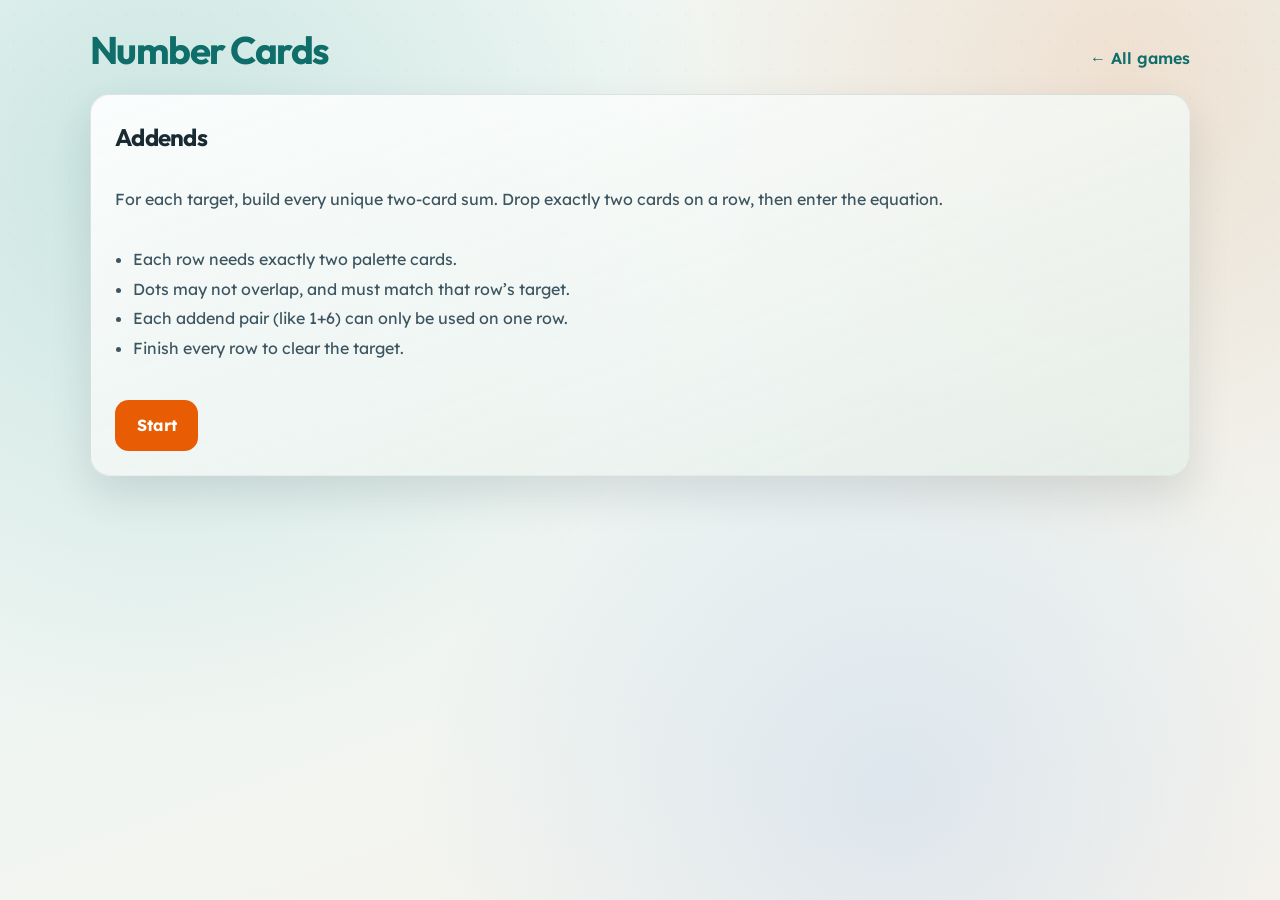
==== web/addends/index.html @ bb8a3761 "Add Addends game for every two-card target partition Introduce a new game where each target opens on" ====
<!DOCTYPE html>
<html lang="en">
  <head>
    <meta charset="utf-8" />
    <meta name="viewport" content="width=device-width, initial-scale=1" />
    <title>Addends · Number Cards</title>
    <meta
      name="description"
      content="Build every two-card addend pair for each target number card."
    />
    <link rel="preconnect" href="https://fonts.googleapis.com" />
    <link rel="preconnect" href="https://fonts.gstatic.com" crossorigin />
    <link
      href="https://fonts.googleapis.com/css2?family=Lexend:wght@400;600;700&family=Outfit:wght@600;700&display=swap"
      rel="stylesheet"
    />
    <link rel="stylesheet" href="../css/style.css" />
  </head>
  <body>
    <main class="site-shell">
      <header class="page-header">
        <p class="brand"><a href="../">Number Cards</a></p>
        <a class="back-link" href="../">← All games</a>
      </header>

      <section id="start-screen" class="screen panel">
        <h1>Addends</h1>
        <p>
          For each target, build every unique two-card sum. Drop exactly two
          cards on a row, then enter the equation.
        </p>
        <ul class="rules">
          <li>Each row needs exactly two palette cards.</li>
          <li>Dots may not overlap, and must match that row’s target.</li>
          <li>Each addend pair (like 1+6) can only be used on one row.</li>
          <li>Finish every row to clear the target.</li>
        </ul>
        <div class="start-actions">
          <button type="button" class="btn" id="start-btn">Start</button>
        </div>
      </section>

      <section id="play-screen" class="screen" hidden>
        <div
          class="drag-coach"
          id="drag-coach"
          hidden
          role="dialog"
          aria-label="Drag two cards from the palette onto a build row"
        >
          <svg class="drag-coach__arrow" aria-hidden="true">
            <path
              class="drag-coach__path"
              id="drag-coach-path"
              fill="none"
              stroke="currentColor"
              stroke-width="10"
              stroke-linecap="round"
            />
            <path
              class="drag-coach__head"
              id="drag-coach-head"
              fill="none"
              stroke="currentColor"
              stroke-width="10"
              stroke-linecap="round"
              stroke-linejoin="round"
            />
          </svg>
        </div>

        <div class="assemble-layout addends-layout">
          <div class="assemble-side">
            <aside
              class="panel assemble-palette"
              aria-label="Palette cards 1 to 8"
            >
              <div class="palette-grid" id="palette"></div>
            </aside>
            <div class="space-hint" id="space-hint" hidden aria-hidden="true">
              <span class="space-hint__label">space bar</span>
              <svg
                class="space-hint__icon"
                viewBox="0 0 24 24"
                aria-hidden="true"
              >
                <path
                  d="M21 12a9 9 0 1 1-9-9c2.52 0 4.93 1 6.74 2.74L21 8"
                  fill="none"
                  stroke="currentColor"
                  stroke-width="2"
                  stroke-linecap="round"
                  stroke-linejoin="round"
                />
                <path
                  d="M21 3v5h-5"
                  fill="none"
                  stroke="currentColor"
                  stroke-width="2"
                  stroke-linecap="round"
                  stroke-linejoin="round"
                />
              </svg>
            </div>
          </div>

          <div class="assemble-main">
            <div class="panel addends-board" id="addends-board">
              <div class="addends-rows" id="addends-rows"></div>
            </div>

            <section class="deck-tray" aria-label="Challenge deck progress">
              <div class="deck-row">
                <h2 class="assemble-label">To build</h2>
                <div
                  class="deck-grid"
                  id="pending-grid"
                  aria-label="Cards still to build"
                ></div>
              </div>
              <div class="deck-row">
                <h2 class="assemble-label">Completed</h2>
                <div
                  class="deck-grid"
                  id="completed-grid"
                  aria-label="Completed cards"
                ></div>
              </div>
            </section>
          </div>
        </div>
      </section>

      <section id="win-screen" class="screen panel" hidden>
        <h1>Deck cleared</h1>
        <p>You built every addend pair for every target.</p>
        <div class="win-actions">
          <button type="button" class="btn" id="again-btn">Play again</button>
        </div>
      </section>
    </main>
    <script type="module" src="../js/addends.js"></script>
  </body>
</html>
---- web/css/style.css ----
:root {
  --ink: #1a2a32;
  --ink-soft: #3d5560;
  --paper: #f7faf8;
  --paper-deep: #e4eee8;
  --sea: #0f6e6a;
  --sea-bright: #14918b;
  --coral: #e85d04;
  --coral-deep: #c44d03;
  --mist: rgba(15, 110, 106, 0.12);
  --shadow: 0 18px 40px rgba(26, 42, 50, 0.12);
  --radius-panel: 1.25rem;
  --font-display: "Outfit", "Avenir Next", sans-serif;
  --font-body: "Lexend", "Segoe UI", sans-serif;
  --ease-out: cubic-bezier(0.22, 1, 0.36, 1);
}

*,
*::before,
*::after {
  box-sizing: border-box;
}

html {
  color: var(--ink);
  background: var(--paper);
  font-family: var(--font-body);
  line-height: 1.5;
}

body {
  margin: 0;
  min-height: 100vh;
  background:
    radial-gradient(circle at 12% 18%, rgba(20, 145, 139, 0.18), transparent 42%),
    radial-gradient(circle at 88% 8%, rgba(232, 93, 4, 0.14), transparent 36%),
    radial-gradient(circle at 70% 88%, rgba(16, 113, 229, 0.1), transparent 40%),
    linear-gradient(160deg, #f4f9f6 0%, #eef5f2 48%, #f8f3ec 100%);
  background-attachment: fixed;
}

body::before {
  content: "";
  position: fixed;
  inset: 0;
  pointer-events: none;
  opacity: 0.35;
  background-image: radial-gradient(circle, rgba(26, 42, 50, 0.14) 1.1px, transparent 1.2px);
  background-size: 28px 28px;
  mask-image: linear-gradient(180deg, rgba(0, 0, 0, 0.55), transparent 85%);
}

a {
  color: inherit;
}

.site-shell {
  position: relative;
  z-index: 1;
  width: min(1100px, calc(100% - 2rem));
  margin: 0 auto;
  padding: 2rem 0 3.5rem;
}

.brand {
  display: inline-block;
  margin: 0;
  font-family: var(--font-display);
  font-weight: 700;
  font-size: clamp(2.75rem, 8vw, 5rem);
  letter-spacing: -0.04em;
  line-height: 0.95;
  color: var(--sea);
}

.brand a {
  text-decoration: none;
}

.brand a:hover,
.brand a:focus-visible {
  color: var(--sea-bright);
}

.tagline {
  margin: 1rem 0 0;
  max-width: 28rem;
  color: var(--ink-soft);
  font-size: 1.1rem;
}

.hero {
  display: grid;
  gap: 2rem;
  align-items: end;
  padding: 1rem 0 2.5rem;
}

@media (min-width: 800px) {
  .hero {
    grid-template-columns: 1.1fr 0.9fr;
    min-height: calc(100vh - 6rem);
    padding-bottom: 3rem;
  }
}

.hero__copy h2 {
  margin: 1.25rem 0 0;
  font-family: var(--font-display);
  font-size: clamp(1.6rem, 3.5vw, 2.4rem);
  font-weight: 600;
  letter-spacing: -0.03em;
  line-height: 1.15;
}

.hero__visual {
  display: grid;
  place-items: center;
  animation: float-card 5s var(--ease-out) infinite alternate;
}

.hero-card {
  width: min(280px, 70vw);
  filter: drop-shadow(var(--shadow));
}

.menu {
  display: grid;
  gap: 1rem;
}

.menu__heading {
  margin: 0 0 0.25rem;
  font-family: var(--font-display);
  font-size: 1.35rem;
  letter-spacing: -0.02em;
}

.menu__hint {
  margin: 0 0 1rem;
  color: var(--ink-soft);
}

.game-grid {
  display: grid;
  gap: 1rem;
  grid-template-columns: repeat(auto-fit, minmax(240px, 1fr));
}

.game-panel {
  display: flex;
  flex-direction: column;
  gap: 0.65rem;
  min-height: 11rem;
  padding: 1.35rem 1.4rem;
  border: 1px solid rgba(26, 42, 50, 0.08);
  border-radius: var(--radius-panel);
  background:
    linear-gradient(145deg, rgba(255, 255, 255, 0.82), rgba(228, 238, 232, 0.72));
  text-decoration: none;
  box-shadow: var(--shadow);
  transition:
    transform 220ms var(--ease-out),
    border-color 220ms var(--ease-out),
    background 220ms var(--ease-out);
}

.game-panel:hover,
.game-panel:focus-visible {
  transform: translateY(-4px);
  border-color: rgba(15, 110, 106, 0.35);
  outline: none;
}

.game-panel[aria-disabled="true"] {
  opacity: 0.55;
  pointer-events: none;
  box-shadow: none;
}

.game-panel__eyebrow {
  margin: 0;
  color: var(--sea);
  font-size: 0.75rem;
  font-weight: 700;
  letter-spacing: 0.08em;
  text-transform: uppercase;
}

.game-panel__title {
  margin: 0;
  font-family: var(--font-display);
  font-size: 1.55rem;
  letter-spacing: -0.03em;
}

.game-panel__blurb {
  margin: 0;
  color: var(--ink-soft);
  flex: 1;
}

.game-panel__cta {
  color: var(--coral-deep);
  font-weight: 600;
}

.page-header {
  display: flex;
  flex-wrap: wrap;
  gap: 1rem;
  align-items: baseline;
  justify-content: space-between;
  margin-bottom: 1.5rem;
}

.page-header .brand {
  font-size: clamp(1.8rem, 4vw, 2.4rem);
}

.back-link {
  color: var(--sea);
  font-weight: 600;
  text-decoration: none;
}

.back-link:hover,
.back-link:focus-visible {
  text-decoration: underline;
}

.screen {
  display: grid;
  gap: 1.25rem;
}

.screen[hidden] {
  display: none !important;
}

.panel {
  padding: 1.5rem;
  border-radius: var(--radius-panel);
  background:
    linear-gradient(160deg, rgba(255, 255, 255, 0.9), rgba(228, 238, 232, 0.78));
  border: 1px solid rgba(26, 42, 50, 0.08);
  box-shadow: var(--shadow);
}

.panel h1,
.panel h2 {
  margin: 0;
  font-family: var(--font-display);
  letter-spacing: -0.03em;
}

.panel p {
  margin: 0.75rem 0 0;
  color: var(--ink-soft);
}

.btn {
  appearance: none;
  border: 0;
  border-radius: 0.85rem;
  padding: 0.85rem 1.35rem;
  background: var(--coral);
  color: #fff;
  font: inherit;
  font-weight: 700;
  cursor: pointer;
  transition:
    transform 180ms var(--ease-out),
    background 180ms var(--ease-out);
}

.btn:hover,
.btn:focus-visible {
  background: var(--coral-deep);
  transform: translateY(-2px);
  outline: none;
}

.btn:active {
  transform: translateY(0);
}

.start-actions,
.win-actions {
  margin-top: 1.25rem;
}

.time-control {
  margin-top: 1.25rem;
  padding: 0.9rem 1rem;
  border-radius: 0.9rem;
  background: rgba(255, 255, 255, 0.55);
  border: 1px solid rgba(26, 42, 50, 0.08);
}

.time-control--compact {
  margin-top: 0;
}

.time-control__label {
  display: block;
  margin-bottom: 0.45rem;
  color: var(--ink-soft);
  font-size: 0.9rem;
  font-weight: 600;
}

.time-control__row {
  display: flex;
  align-items: center;
  gap: 0.55rem;
}

.time-control__btn {
  appearance: none;
  flex: 0 0 auto;
  width: 2.15rem;
  height: 2.15rem;
  border: 1px solid rgba(26, 42, 50, 0.12);
  border-radius: 0.65rem;
  background: rgba(255, 255, 255, 0.9);
  color: var(--ink);
  font-family: var(--font-display);
  font-size: 1.25rem;
  font-weight: 700;
  line-height: 1;
  cursor: pointer;
}

.time-control__btn:hover:not(:disabled),
.time-control__btn:focus-visible:not(:disabled) {
  border-color: rgba(15, 110, 106, 0.45);
  outline: none;
}

.time-control__btn:disabled {
  opacity: 0.4;
  cursor: not-allowed;
}

.time-control__input {
  flex: 1 1 auto;
  accent-color: var(--sea);
  min-width: 0;
}

.time-control__value {
  flex: 0 0 auto;
  min-width: 2.4rem;
  font-family: var(--font-display);
  font-size: 1.15rem;
  font-weight: 700;
  text-align: right;
}

.play-layout {
  display: grid;
  gap: 1.25rem;
}

@media (min-width: 900px) {
  .play-layout {
    grid-template-columns: minmax(0, 1.4fr) minmax(240px, 0.8fr);
    align-items: start;
  }
}

.stage {
  display: grid;
  gap: 1rem;
  justify-items: center;
}

.card-mount {
  width: min(320px, 78vw);
  aspect-ratio: 1;
  display: grid;
  place-items: center;
}

.card-mount.is-deal .play-card {
  animation: deal-in 420ms var(--ease-out);
}

.card-mount.is-pop .play-card {
  animation: pop-hit 420ms var(--ease-out);
}

.card-mount.is-shake .play-card {
  animation: shake-miss 420ms var(--ease-out);
}

.play-card,
.hero-card {
  width: 100%;
  height: auto;
  overflow: visible;
}

.card-face {
  fill: #fffef8;
  stroke: rgba(26, 42, 50, 0.72);
  /* stroke-width is set on the SVG element to match the inset geometry */
  stroke-linejoin: round;
  shape-rendering: geometricPrecision;
}

.card-dot--hole {
  fill: #fffef8;
  stroke: none;
}

.card-dot--filled {
  stroke: none;
}

.timer-track {
  width: min(320px, 78vw);
  height: 0.55rem;
  border-radius: 999px;
  background: rgba(26, 42, 50, 0.1);
  overflow: hidden;
}

.timer-bar {
  display: block;
  width: 100%;
  height: 100%;
  transform-origin: left center;
  background: linear-gradient(90deg, var(--sea-bright), #5ec8c2);
  transition: background 160ms linear;
}

.timer-track[data-state="hit"] .timer-bar {
  background: #2f9e44;
}

.timer-track[data-state="miss"] .timer-bar {
  background: #c92a2a;
}

.feedback {
  min-height: 1.5rem;
  margin: 0;
  font-weight: 600;
  text-align: center;
}

.feedback[data-state="hit"] {
  color: #2b8a3e;
}

.feedback[data-state="miss"] {
  color: #c92a2a;
}

.answer-pad {
  display: grid;
  grid-template-columns: repeat(5, minmax(0, 1fr));
  gap: 0.55rem;
  width: min(420px, 100%);
}

.answer-btn {
  appearance: none;
  border: 1px solid rgba(26, 42, 50, 0.12);
  border-radius: 0.9rem;
  aspect-ratio: 1.15;
  background: rgba(255, 255, 255, 0.88);
  color: var(--ink);
  font-family: var(--font-display);
  font-size: 1.35rem;
  font-weight: 700;
  cursor: pointer;
  transition:
    transform 150ms var(--ease-out),
    background 150ms var(--ease-out),
    border-color 150ms var(--ease-out);
}

.answer-btn:hover,
.answer-btn:focus-visible {
  transform: translateY(-2px);
  border-color: rgba(15, 110, 106, 0.45);
  background: #fff;
  outline: none;
}

.answer-btn:active {
  transform: translateY(0);
}

.hud {
  display: grid;
  gap: 0.85rem;
}

.hud__stat {
  margin: 0;
  font-size: 0.95rem;
  color: var(--ink-soft);
}

.hud__stat strong {
  color: var(--ink);
  font-size: 1.35rem;
  font-family: var(--font-display);
}

.progress-list {
  list-style: none;
  margin: 0;
  padding: 0;
  display: grid;
  grid-template-columns: repeat(auto-fill, minmax(4.6rem, 1fr));
  gap: 0.45rem;
}

.progress-chip {
  display: grid;
  gap: 0.15rem;
  padding: 0.45rem 0.4rem;
  border-radius: 0.65rem;
  background: rgba(255, 255, 255, 0.7);
  border: 1px solid rgba(26, 42, 50, 0.08);
  text-align: center;
  font-size: 0.72rem;
}

.progress-chip[data-state="active"] {
  border-color: rgba(15, 110, 106, 0.55);
  box-shadow: inset 0 0 0 1px rgba(15, 110, 106, 0.2);
}

.progress-chip[data-state="eliminated"] {
  opacity: 0.38;
  text-decoration: line-through;
}

.progress-chip__name {
  font-weight: 700;
  font-family: var(--font-display);
}

.progress-chip__wins {
  letter-spacing: 0.05em;
  color: var(--sea);
}

.rules {
  margin: 1rem 0 0;
  padding-left: 1.1rem;
  color: var(--ink-soft);
}

.rules li + li {
  margin-top: 0.35rem;
}

.btn--quiet {
  background: transparent;
  color: var(--sea);
  border: 1px solid rgba(15, 110, 106, 0.35);
  box-shadow: none;
}

.btn--quiet:hover,
.btn--quiet:focus-visible {
  background: rgba(15, 110, 106, 0.08);
  color: var(--sea);
}

#play-screen {
  position: relative;
}

.drag-coach {
  position: absolute;
  inset: 0;
  z-index: 8;
  border-radius: var(--radius-panel);
  background: rgba(26, 42, 50, 0.28);
  color: #fffef8;
  opacity: 0;
  pointer-events: none;
  transition: opacity 280ms var(--ease-out);
}

.drag-coach.is-visible {
  opacity: 1;
  pointer-events: auto;
  cursor: pointer;
}

.drag-coach[hidden] {
  display: none !important;
}

.drag-coach__arrow {
  position: absolute;
  inset: 0;
  width: 100%;
  height: 100%;
  overflow: visible;
  filter: drop-shadow(0 8px 18px rgba(26, 42, 50, 0.35));
}

.drag-coach.is-visible .drag-coach__path,
.drag-coach.is-visible .drag-coach__head {
  animation: drag-coach-draw 1100ms var(--ease-out) infinite;
  transform-box: fill-box;
  transform-origin: center;
}

@keyframes drag-coach-draw {
  0%,
  100% {
    opacity: 0.88;
  }
  50% {
    opacity: 1;
  }
}

.assemble-layout {
  display: grid;
  gap: 1rem;
}

@media (min-width: 960px) {
  .assemble-layout {
    grid-template-columns: minmax(200px, 0.85fr) minmax(0, 1.6fr);
    align-items: start;
  }

  .assemble-layout > .assemble-main,
  .assemble-layout > .assemble-side {
    min-width: 0;
  }
}

.assemble-side {
  display: grid;
  gap: 0.75rem;
  align-content: start;
}

.assemble-label {
  margin: 0;
  font-family: var(--font-display);
  font-size: 1.05rem;
  letter-spacing: -0.02em;
}

.palette-grid {
  display: grid;
  grid-template-columns: repeat(auto-fill, minmax(5.5rem, 1fr));
  gap: 0.55rem;
}

.palette-card {
  appearance: none;
  display: grid;
  justify-items: center;
  padding: 0.2rem;
  border: 0;
  border-radius: 0.85rem;
  background: transparent;
  cursor: grab;
  touch-action: none;
}

.palette-card:hover:not(:disabled),
.palette-card:focus-visible:not(:disabled) {
  outline: none;
}

.palette-card:hover:not(:disabled) .card-face,
.palette-card:focus-visible:not(:disabled) .card-face {
  stroke: rgba(15, 110, 106, 0.85);
}

.palette-card:disabled,
.palette-card.is-used {
  opacity: 0.35;
  cursor: default;
}

.palette-card.is-dragging {
  opacity: 0.25;
}

.palette-card__svg {
  width: 100%;
  height: auto;
  overflow: visible;
  pointer-events: none;
}

.assemble-main {
  display: grid;
  gap: 0.75rem;
  align-content: start;
}

.addends-board {
  display: grid;
  gap: 1rem;
}

.addends-rows {
  display: grid;
  gap: 1.15rem;
}

.addends-row {
  display: grid;
  gap: 1rem;
  grid-template-columns: repeat(auto-fit, minmax(220px, 1fr));
  align-items: start;
  padding: 0.85rem;
  border-radius: 1rem;
  border: 1px solid rgba(26, 42, 50, 0.08);
  background: rgba(255, 255, 255, 0.4);
}

.addends-row.is-solved {
  opacity: 0.72;
}

.addends-row.is-verifying {
  border-color: rgba(15, 110, 106, 0.28);
}

.assemble-board {
  display: grid;
  gap: 1rem;
}

.assemble-cards {
  display: grid;
  gap: 1rem;
  grid-template-columns: repeat(auto-fit, minmax(220px, 1fr));
  align-items: start;
}

.assemble-slot {
  display: grid;
  gap: 0.55rem;
  justify-items: center;
}

.equation-build,
.equation-target {
  display: flex;
  flex-wrap: wrap;
  align-items: center;
  justify-content: center;
  gap: 0.45rem;
  min-height: 2.75rem;
}

.equation-build[hidden],
.equation-target[hidden] {
  display: none !important;
}

.equation-op {
  font-family: var(--font-display);
  font-size: 1.35rem;
  font-weight: 700;
  color: var(--ink-soft);
  line-height: 1;
}

.equation-digit {
  appearance: none;
  width: 2.5rem;
  height: 2.5rem;
  border: 1.5px solid rgba(26, 42, 50, 0.22);
  border-radius: 0.65rem;
  background: rgba(255, 255, 255, 0.95);
  color: var(--ink);
  font-family: var(--font-display);
  font-size: 1.25rem;
  font-weight: 700;
  text-align: center;
  line-height: 1;
}

.equation-digit:focus {
  outline: none;
  border-color: rgba(15, 110, 106, 0.65);
  box-shadow: 0 0 0 3px rgba(20, 145, 139, 0.18);
}

.equation-digit.is-correct {
  border-color: rgba(47, 158, 68, 0.7);
  background: rgba(47, 158, 68, 0.1);
}

.equation-digit.is-wrong {
  border-color: rgba(201, 42, 42, 0.65);
  background: rgba(201, 42, 42, 0.08);
}

.card-slot.is-equation-success {
  border-color: rgba(47, 158, 68, 0.75);
  background: rgba(47, 158, 68, 0.14);
  animation: equation-success-pulse 900ms var(--ease-out) infinite;
}

.assemble-board.is-equation-success .equation-digit {
  border-color: rgba(47, 158, 68, 0.75);
  background: rgba(47, 158, 68, 0.14);
  box-shadow: 0 0 0 3px rgba(47, 158, 68, 0.16);
}

.assemble-board.is-equation-success .equation-op {
  color: #2b8a3e;
}

@keyframes equation-success-pulse {
  0%,
  100% {
    transform: scale(1);
    box-shadow: 0 0 0 0 rgba(47, 158, 68, 0);
  }
  50% {
    transform: scale(1.02);
    box-shadow: 0 0 0 8px rgba(47, 158, 68, 0.12);
  }
}

.space-hint {
  display: flex;
  align-items: center;
  justify-content: center;
  gap: 0.65rem;
  width: 100%;
  height: 2.65rem;
  padding: 0 1.1rem;
  border-radius: 0.85rem;
  border: 1.5px solid rgba(26, 42, 50, 0.22);
  background:
    linear-gradient(180deg, rgba(255, 255, 255, 0.95), rgba(228, 238, 232, 0.88));
  box-shadow:
    0 1px 0 rgba(255, 255, 255, 0.8) inset,
    0 4px 10px rgba(26, 42, 50, 0.08);
  color: var(--ink-soft);
  font-family: var(--font-display);
  font-size: 0.95rem;
  font-weight: 700;
  letter-spacing: 0.04em;
  text-transform: lowercase;
  animation: space-hint-in 220ms var(--ease-out);
}

.space-hint[hidden] {
  display: none !important;
}

.deck-tray {
  display: grid;
  gap: 0.85rem;
  padding: 0.85rem 1rem;
  border-radius: var(--radius-panel);
  border: 1px solid rgba(26, 42, 50, 0.08);
  background: rgba(255, 255, 255, 0.55);
}

.deck-row {
  display: grid;
  gap: 0.45rem;
  min-height: 4.75rem;
}

.deck-grid {
  display: grid;
  grid-template-columns: repeat(auto-fill, minmax(4.5rem, 1fr));
  gap: 0.5rem;
  align-items: start;
}

.deck-grid:empty::after {
  content: "None yet";
  color: var(--ink-soft);
  font-size: 0.85rem;
}

.deck-card {
  display: grid;
  place-items: center;
  animation: space-hint-in 280ms var(--ease-out);
}

.deck-card--done {
  opacity: 0.92;
}

.deck-card__svg {
  width: 100%;
  height: auto;
  overflow: visible;
  display: block;
}

.space-hint__label {
  line-height: 1;
}

.space-hint__icon {
  width: 1.25rem;
  height: 1.25rem;
  flex: 0 0 auto;
  color: var(--sea);
}

@keyframes space-hint-in {
  from {
    opacity: 0;
    transform: translateY(6px);
  }
  to {
    opacity: 1;
    transform: translateY(0);
  }
}

.card-slot {
  position: relative;
  width: min(280px, 100%);
  aspect-ratio: 1;
  display: grid;
  place-items: center;
  padding: 0.65rem;
  border-radius: 1.1rem;
  border: 2px dashed rgba(26, 42, 50, 0.18);
  background: rgba(255, 255, 255, 0.45);
  transition:
    border-color 160ms var(--ease-out),
    background 160ms var(--ease-out),
    transform 160ms var(--ease-out);
}

.build-clear {
  appearance: none;
  position: absolute;
  top: 0.45rem;
  right: 0.45rem;
  z-index: 2;
  display: grid;
  place-items: center;
  width: 2rem;
  height: 2rem;
  padding: 0;
  border: 1px solid rgba(26, 42, 50, 0.14);
  border-radius: 0.55rem;
  background: rgba(255, 255, 255, 0.92);
  color: var(--ink-soft);
  cursor: pointer;
  box-shadow: 0 2px 8px rgba(26, 42, 50, 0.1);
}

.build-clear[hidden] {
  display: none !important;
}

.build-clear svg {
  width: 1.05rem;
  height: 1.05rem;
  display: block;
}

.build-clear:hover,
.build-clear:focus-visible {
  color: #c92a2a;
  border-color: rgba(201, 42, 42, 0.35);
  outline: none;
}

.card-slot--target {
  border-style: solid;
  border-color: rgba(15, 110, 106, 0.28);
  background: rgba(255, 255, 255, 0.72);
}

.card-slot.is-hot {
  border-color: rgba(15, 110, 106, 0.65);
  background: rgba(20, 145, 139, 0.12);
}

.card-slot.is-reject {
  border-color: rgba(201, 42, 42, 0.65);
  animation: shake-miss 420ms var(--ease-out);
}

.card-slot__mount {
  width: 100%;
  height: auto;
}

.card-slot__mount .play-card {
  width: 100%;
  height: auto;
  display: block;
}

.drag-ghost {
  position: fixed;
  top: 0;
  left: 0;
  z-index: 40;
  /* Width is set in JS to match the build-slot card. */
  pointer-events: none;
  will-change: transform;
}

.drag-ghost.is-returning {
  transition: transform 280ms var(--ease-out);
}

.drag-ghost__card {
  width: 100%;
  height: auto;
  display: block;
  filter: drop-shadow(0 12px 24px rgba(26, 42, 50, 0.22));
  transform-origin: center center;
  transition: transform 160ms var(--ease-out);
}

/* See through the face so dots already on the build stay visible. */
.drag-ghost__card .card-face {
  fill: rgba(255, 254, 248, 0.32);
}

/* No cutout holes while dragging — only filled dots + outline. */
.drag-ghost__card .card-dot--hole {
  fill: none;
  stroke: none;
}

@keyframes float-card {
  from {
    transform: translateY(0) rotate(-2deg);
  }
  to {
    transform: translateY(-12px) rotate(2deg);
  }
}

@keyframes deal-in {
  from {
    opacity: 0;
    transform: translateY(18px) scale(0.94);
  }
  to {
    opacity: 1;
    transform: translateY(0) scale(1);
  }
}

@keyframes pop-hit {
  0% {
    transform: scale(1);
  }
  40% {
    transform: scale(1.06);
  }
  100% {
    transform: scale(1);
  }
}

@keyframes shake-miss {
  0%,
  100% {
    transform: translateX(0);
  }
  25% {
    transform: translateX(-8px);
  }
  75% {
    transform: translateX(8px);
  }
}

@media (prefers-reduced-motion: reduce) {
  *,
  *::before,
  *::after {
    animation: none !important;
    transition: none !important;
  }
}
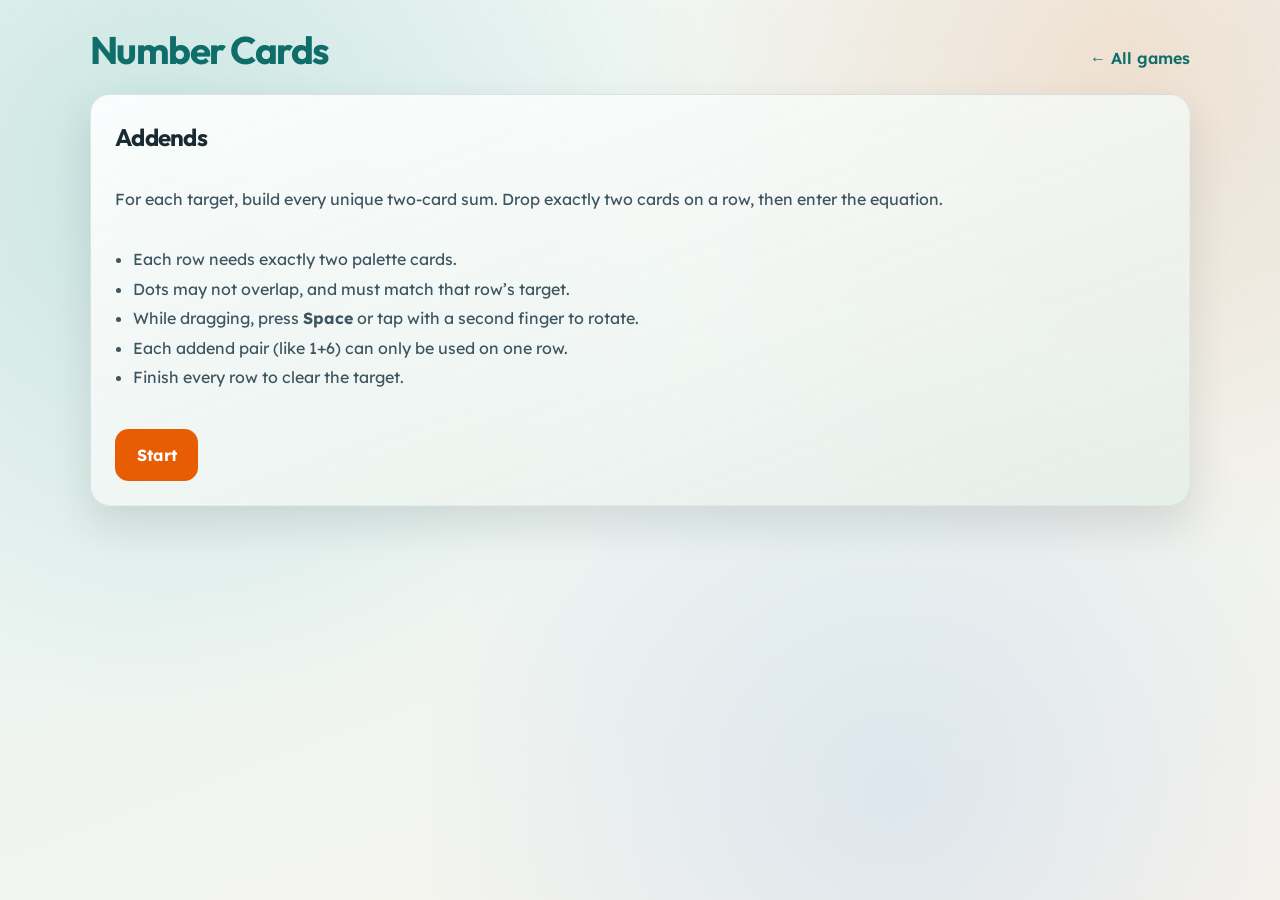
==== commit cab9a340: "Rotate dragged cards with a second-finger tap While a card is being dragged, a short second-finger t" ====
--- a/web/addends/index.html
+++ b/web/addends/index.html
@@ -32,6 +32,10 @@
         <ul class="rules">
           <li>Each row needs exactly two palette cards.</li>
           <li>Dots may not overlap, and must match that row’s target.</li>
+          <li>
+            While dragging, press <strong>Space</strong> or tap with a second
+            finger to rotate.
+          </li>
           <li>Each addend pair (like 1+6) can only be used on one row.</li>
           <li>Finish every row to clear the target.</li>
         </ul>
@@ -78,7 +82,7 @@
               <div class="palette-grid" id="palette"></div>
             </aside>
             <div class="space-hint" id="space-hint" hidden aria-hidden="true">
-              <span class="space-hint__label">space bar</span>
+              <span class="space-hint__label">space / tap</span>
               <svg
                 class="space-hint__icon"
                 viewBox="0 0 24 24"
@@ -106,6 +110,7 @@
 
           <div class="assemble-main">
             <div class="panel addends-board" id="addends-board">
+              <p class="addends-prompt" id="addends-prompt" hidden></p>
               <div class="addends-rows" id="addends-rows"></div>
             </div>
 
--- a/web/css/style.css
+++ b/web/css/style.css
@@ -642,12 +642,31 @@
   .assemble-layout > .assemble-side {
     min-width: 0;
   }
+
+  /* Keep the palette in view while the board/rows scroll. */
+  .assemble-side {
+    position: sticky;
+    top: 1rem;
+    align-self: start;
+  }
+
+  /* Scroll inside the rounded panel so square overflow corners never show. */
+  .assemble-side .assemble-palette {
+    max-height: calc(100vh - 2rem);
+    overflow-x: hidden;
+    overflow-y: auto;
+    overscroll-behavior: contain;
+  }
 }
 
 .assemble-side {
   display: grid;
   gap: 0.75rem;
   align-content: start;
+}
+
+.assemble-palette {
+  overflow: hidden;
 }
 
 .assemble-label {
@@ -713,6 +732,19 @@
   gap: 1rem;
 }
 
+.addends-prompt {
+  margin: 0;
+  font-family: var(--font-display);
+  font-size: 1.15rem;
+  font-weight: 700;
+  letter-spacing: -0.02em;
+  color: var(--ink);
+}
+
+.addends-prompt[hidden] {
+  display: none !important;
+}
+
 .addends-rows {
   display: grid;
   gap: 1.15rem;
@@ -735,6 +767,10 @@
 
 .addends-row.is-verifying {
   border-color: rgba(15, 110, 106, 0.28);
+}
+
+.addends-row .card-slot {
+  width: min(220px, 100%);
 }
 
 .assemble-board {
@@ -910,6 +946,32 @@
   display: block;
 }
 
+.deck-group {
+  /* Occupy two deck-grid tracks so each grouped card stays full size. */
+  grid-column: span 2;
+  display: grid;
+  grid-template-columns: 1fr 1fr;
+  gap: 0.5rem;
+  align-items: center;
+  padding: 0.35rem;
+  border-radius: 0.75rem;
+  border: 1px solid rgba(15, 110, 106, 0.22);
+  background: rgba(20, 145, 139, 0.06);
+}
+
+.deck-group--single {
+  grid-column: span 1;
+  grid-template-columns: 1fr;
+  border-color: transparent;
+  background: transparent;
+  padding: 0;
+}
+
+.deck-group > .deck-card {
+  width: 100%;
+  min-width: 0;
+}
+
 .space-hint__label {
   line-height: 1;
 }
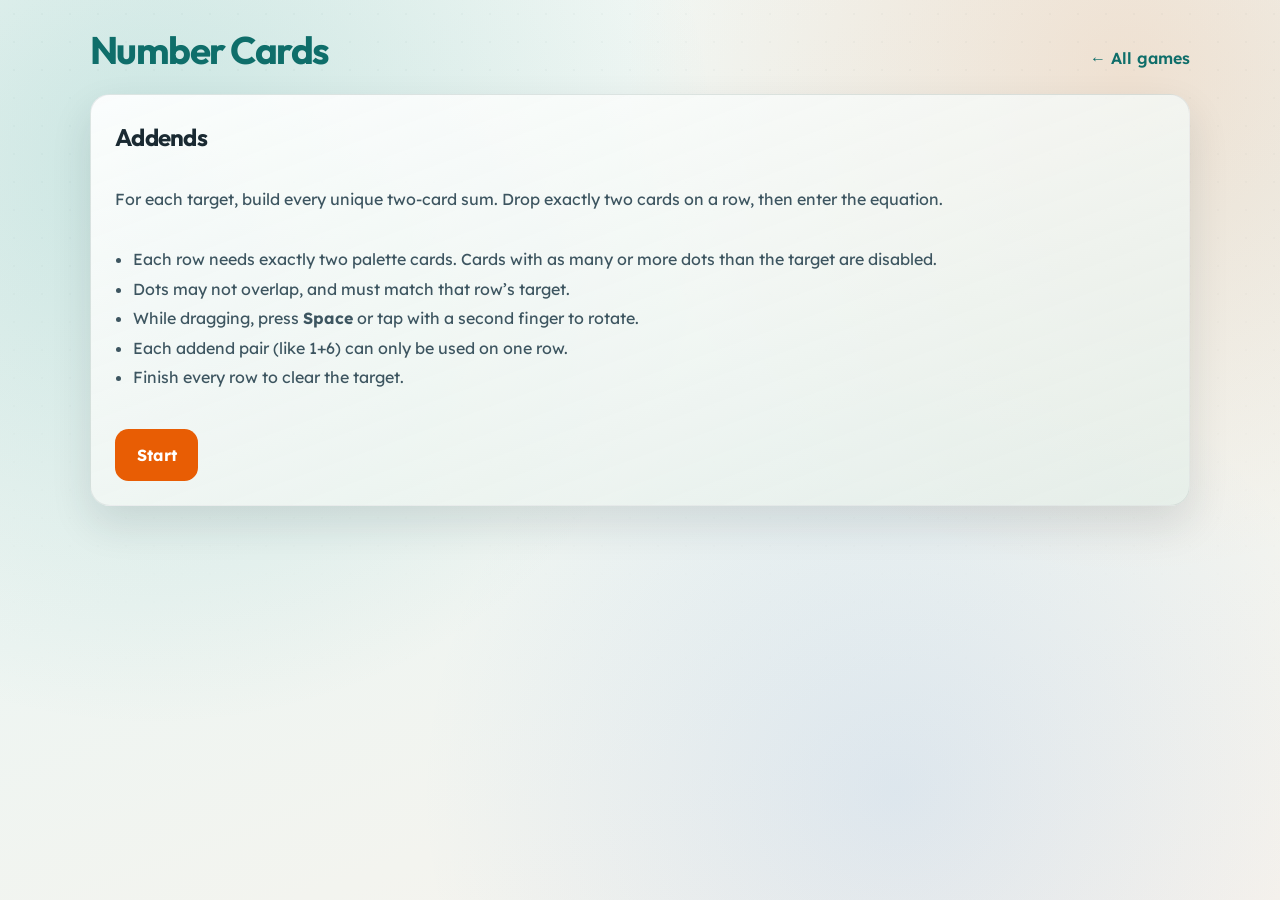
==== commit 69c42d18: "Disable addends palette cards at or above the target value Match Assemble: palette cards with as man" ====
--- a/web/addends/index.html
+++ b/web/addends/index.html
@@ -30,7 +30,10 @@
           cards on a row, then enter the equation.
         </p>
         <ul class="rules">
-          <li>Each row needs exactly two palette cards.</li>
+          <li>
+            Each row needs exactly two palette cards. Cards with as many or
+            more dots than the target are disabled.
+          </li>
           <li>Dots may not overlap, and must match that row’s target.</li>
           <li>
             While dragging, press <strong>Space</strong> or tap with a second
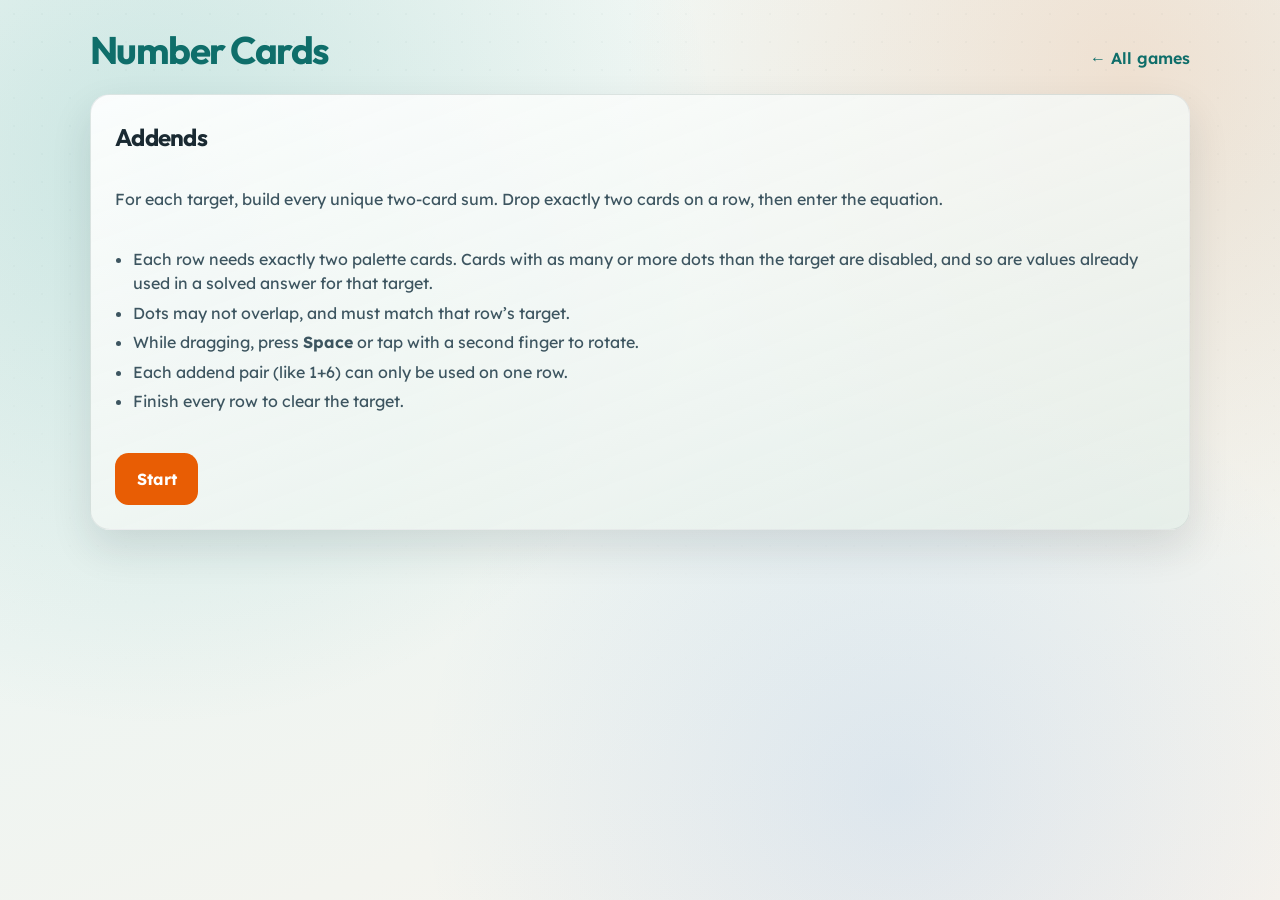
==== commit 6f5dbfbc: "Disable addends palette values already used in a solved answer Once a row's equation is completed fo" ====
--- a/web/addends/index.html
+++ b/web/addends/index.html
@@ -32,7 +32,8 @@
         <ul class="rules">
           <li>
             Each row needs exactly two palette cards. Cards with as many or
-            more dots than the target are disabled.
+            more dots than the target are disabled, and so are values already
+            used in a solved answer for that target.
           </li>
           <li>Dots may not overlap, and must match that row’s target.</li>
           <li>
